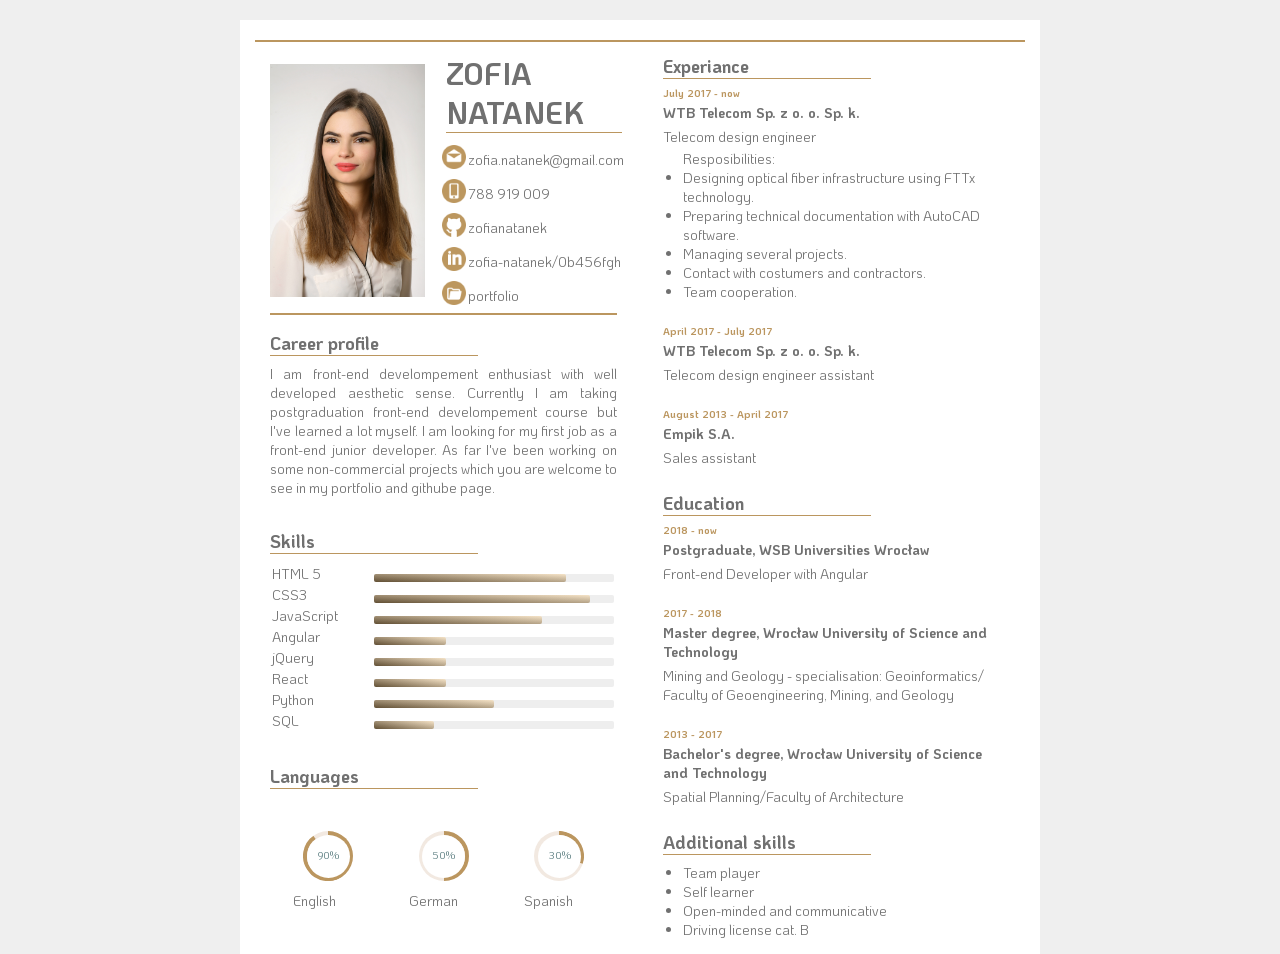
==== index.html @ 49654d94 "Rename CV.html to index.html" ====
<!DOCTYPE html>
<html lang="en">

<head>
  <meta charset="UTF-8">
  <meta name="viewport" content="width=device-width, initial-scale=1.0">
  <meta http-equiv="X-UA-Compatible" content="ie=edge">
  <title>Zofia Natanek Curriculum Vitae</title>

  <link rel="stylesheet" href="style_2.css">
  <link rel="stylesheet" href="chart.css">
  <link rel="stylesheet" href="progressbars.css">

  <!-- Fonts -->
  <link href="https://fonts.googleapis.com/css?family=KoHo" rel="stylesheet">

</head>

<body>
  <div class="container">

    <!-- Top line -->
    <div class="line"></div>
    <div class="content">

      <!-- LEFT COLUMN -->
      <div class="left_column">

        <!-- Header -->
        <div class="header">
          <section class="foto">
            <img id="ja" src="./zasoby/ja.jpg" alt="ja">
          </section>
          <section class="personal_data">
            <div class="name">
              <h2>Zofia <br> Natanek</h2>
            </div>

            <!-- CONTACT -->
            <div class="contact">
              <!-- <ul>
                <li><img src="./zasoby/email.png" alt="email">zofia.natanek@gmail.com</li>
              </ul> -->
              <table>
                <tr>
                  <td><img src="./zasoby/email.png" alt="email"></td>
                  <td class="info">zofia.natanek@gmail.com</td>
                </tr>
                <tr>
                  <td><img src="./zasoby/smartphone.png" alt="phone"></td>
                  <td class="info">788 919 009</td>
                </tr>
                <tr>
                  <td> <a href="https://github.com/zofianatanek" target="blank"><img src="./zasoby/github.png" alt="github"></a></td>
                  <td class="info">zofianatanek</td>
                </tr>
                <tr>
                  <td> <a href="https://www.linkedin.com/in/zofia-natanek-0b3240173/" target="blank"><img src="./zasoby/linkedin.png" alt="linkedin"></a></td>
                  <td class="info">zofia-natanek/0b456fgh</td>
                </tr>
                <tr>
                  <td><img src="./zasoby/folder.png" alt="folder"></td>
                  <td class="info">portfolio</td>
                </tr>
              </table>
            </div>
          </section>
        </div>
        <!-- Careeer -->
        <div class="career">
          <h3>Career profile</h3>
          <p>I am front-end develompement enthusiast with well developed aesthetic sense. 
            Currently I am taking postgraduation front-end develompement course but I've learned a lot myself.
            I am looking for my first job as a front-end junior developer. 
            As far I've been working on some non-commercial projects which you are welcome to see in my portfolio and githube page.</p>
        </div>
        <!-- Skills -->
        <div class="skills">
          <h3>Skills</h3>
          <table>
            <tr>
              <td width="100">HTML 5</td>
              <td> <progress value="80" max="100">90%</progress> </td>
            </tr>
            <tr>
              <td>CSS3 </td>
              <td> <progress value="90" max="100">90%</progress> </td>
            </tr>
            <tr>
              <td>JavaScript</td>
              <td> <progress value="70" max="100">70%</progress> </td>
            </tr>
            <tr>
              <td>Angular</td>
              <td> <progress value="30" max="100">30%</progress> </td>
            </tr>
            <tr>
              <td>jQuery</td>
              <td> <progress value="30" max="100">30%</progress> </td>
            </tr>
            <tr>
                <td>React</td>
                <td> <progress value="30" max="100">30%</progress> </td>
              </tr>
            <tr>
              <td>Python</td>
              <td> <progress value="50" max="100">50%</progress> </td>
            </tr>
            <tr>
              <td>SQL</td>
              <td> <progress value="25" max="100">50%</progress> </td>
            </tr>
          </table>
        </div>

        <!-- Languages -->
        <div class="jezyki_2">
          <h3>Languages </h3>
          <div class="languages">
            <div class="language">
              <div class="progress-circle over50 p90">
                <span>90%</span>
                <div class="left-half-clipper">
                  <div class="first50-bar"></div>
                  <div class="value-bar"></div>
                </div>
              </div>
              <p class="lang_name">English</p>
            </div>

            <div class="language">
              <div class="progress-circle p50">
                <span>50%</span>
                <div class="left-half-clipper">
                  <div class="first50-bar"></div>
                  <div class="value-bar"></div>
                </div>
              </div>
              <p class="lang_name">German</p>
            </div>

            <div class="language">
              <div class="progress-circle p30">
                <span>30%</span>
                <div class="left-half-clipper">
                  <div class="first50-bar"></div>
                  <div class="value-bar"></div>
                </div>
              </div>
              <p class="lang_name">Spanish</p>
            </div>
          </div>
        </div>

      </div>

      <!-- RIGHT COLUMN -->
      <div class="right_column">

        <!-- Experiance -->
        <div class="experiance">
          <h3>Experiance</h3>

          <section class="jobs">
            <p class="date">July 2017 - now </p>
            <p class="firm">WTB Telecom Sp. z o. o. Sp. k.</p>
            <p class="office">Telecom design engineer</p>
            <ul id="responsibilities"> Resposibilities:
              <li>Designing optical fiber infrastructure using FTTx technology.</li>
              <li>Preparing technical documentation with AutoCAD software.</li>
              <li>Managing several projects.</li>
              <li>Contact with costumers and contractors.</li>
              <li>Team cooperation.</li>
            </ul>
          </section>

          <section class="jobs">
            <p class="date">April 2017 - July 2017</h6>
              <p class="firm">WTB Telecom Sp. z o. o. Sp. k.</p>
              <p class="office">Telecom design engineer assistant</p>
          </section>

          <section class="jobs">
            <p class="date">August 2013 - April 2017</p>
            <p class="firm">Empik S.A.</p>
            <p class="office">Sales assistant</p>
          </section>
        </div>
        <div class="education">
          <h3>Education</h3>
          <section class="jobs">
            <p class="date">2018 - now</p>
            <p class="firm">Postgraduate, WSB Universities Wrocław</p>
            <p class="office">Front-end Developer with Angular</p>
          </section>

          <section class="jobs">
            <p class="date">2017 - 2018</p>
            <p class="firm">Master degree, Wrocław University of Science and Technology</p>
            <p class="office">Mining and Geology - specialisation: Geoinformatics/ Faculty of Geoengineering, Mining,
              and Geology</p>
          </section>

          <section class="jobs">
            <p class="date">2013 - 2017</p>
            <p class="firm">Bachelor's degree, Wrocław University of Science and Technology</p>
            <p class="office">Spatial Planning/Faculty of Architecture</p>
          </section>
        </div>

        <!-- Languages 2 -->
        <div class="jezyki">
          <h3 class="lang">Languages</h3>
          <div class="languages">
            <div class="language">
              <div class="progress-circle over50 p90">
                <span>90%</span>
                <div class="left-half-clipper">
                  <div class="first50-bar"></div>
                  <div class="value-bar"></div>
                </div>
              </div>
              <p class="lang_name">English</p>
            </div>

            <div class="language">
              <div class="progress-circle p50">
                <span>50%</span>
                <div class="left-half-clipper">
                  <div class="first50-bar"></div>
                  <div class="value-bar"></div>
                </div>
              </div>
              <p class="lang_name">German</p>
            </div>

            <div class="language">
              <div class="progress-circle p30">
                <span>30%</span>
                <div class="left-half-clipper">
                  <div class="first50-bar"></div>
                  <div class="value-bar"></div>
                </div>
              </div>
              <p class="lang_name">Spanish</p>
            </div>
          </div>
        </div>
        <!-- Additional Skills -->
        <div class="additional">
          <h3>Additional skills</h3>
          <ul>
            <li> Team player</li>
            <li> Self learner</li>
            <li> Open-minded and communicative</li>
            <li> Driving license cat. B</li>
          </ul>
        </div>

      </div>
    </div>
  </div>


</body>

</html>
---- style_2.css ----
* {
  padding: 0; 
  margin:0; 
  box-sizing: border-box;
}

 

html {width: 100%; height: 100%;}
body {font-family: "KoHo", sans-serif; font-size: 14px; color: #707070; background-color: #efefef;}


.container {
   max-width: 800px;
   background-color: white;
   margin: 20px auto;
   padding: 20px 15px 15px 15px;
  }

  @media (min-width: 799px){
    .content {
      display: flex;
      justify-content: space-between;
    }
    .left_column {
      max-width: 45%;
      height: auto;
      margin-left: 2%;
      margin-right: 20px; 
    }
    .right_column {
      max-width: 45%;
      height: auto;
      margin-left: 20px;
      margin-right: 2%;
    }
    .jezyki {
      display: none;
    }
  }

@media (max-width: 599px){

  .jezyki_2 {
    display: none;
  }
}

/* Top line */
.line {
  border-bottom: 2px solid #BB965F;
}
.left_column{
  margin-top: 12px;
  /* background-color: #f2e1d0; */
}

.right_column{
  margin-top: 12px;
}

#ja {
  max-width: 155px;
  height: auto;
  margin-top: 10px;
}

/* header section */
.header {
  display: flex;
  border-bottom: 2px solid #BB965F;
  margin-bottom: 6px;
}

/* Contact section */
.contact {
  font-size: 14px;
  margin-top: 8px;
  margin-left: 2%;
}
.contact img {
  height: 24px;
  width: auto;
}
.contact td {
  height: 32px;
}

.name {
  font-size: 20px;
  text-transform: uppercase;
  border-bottom: 1px solid #BB965F;
  margin-left: 10px;
}

.personal_data {
  margin-left: 3%;
  max-width: 100%;
  margin-right: 4%;
}

h3 {
  font-size: 18px;
  border-bottom: 1px solid #BB965F;
  max-width: 60%;
  margin-bottom: 8px;
}

.career {
  margin-top: 16px;
  margin-bottom: 32px;
  text-align: justify;
}

.skills {
  margin-top: 32px;
  margin-bottom: 32px;
}

.languages {
  margin-top: 32px;
}

/* Experiance section */
.experiance h3 {
  width: 80%;
  border-bottom: 1px solid #BB965F;
}

.jobs {
  margin-top: 0px;
  margin-bottom: 24px;
}
.date {
  font-size: 10px;
  color: #BB965F;
  font-weight: bold;
  padding-top: 0px;
  padding-bottom: 0px;
  margin-top: 3px;
  margin-bottom: 3px;
}
.firm {
  font-size: 14px;
  font-weight: bold;
  padding-top: 0px;
  padding-bottom: 0px;
  margin-top: 3px;
  margin-bottom: 3px;
}

.office {
/* font-size: 14px; */
padding-top: 0px;
padding-bottom: 0px;
margin-top: 5px;
margin-bottom: 3px;
}

#responsibilities {
  margin-left: 20px;
  font-size:
}



.languages {
  display: flex;
  justify-content: space-around;
}

.additional ul {
 margin-left: 20px;
}
---- chart.css ----
.progress-circle {
   font-size: 10px;
   margin: 10px;
   position: relative; /* so that children can be absolutely positioned */
   padding: 0;
   width: 5em;
   height: 5em;
   background-color: #F2E9E1;
   border-radius: 50%;
   line-height: 5em;
}

.progress-circle:after{
    border: none;
    position: absolute;
    top: 0.35em;
    left: 0.35em;
    text-align: center;
    display: block;
    border-radius: 50%;
    width: 4.3em;
    height: 4.3em;
    background-color: white;
    content: " ";
}
/* Text inside the control */
.progress-circle span {
    position: absolute;
    line-height: 5em;
    width: 5em;
    text-align: center;
    display: block;
    color: #53777A;
    z-index: 2;
}
.left-half-clipper {
   /* a round circle */
   border-radius: 50%;
   width: 5em;
   height: 5em;
   position: absolute; /* needed for clipping */
   clip: rect(0, 5em, 5em, 2.5em); /* clips the whole left half*/
}
/* when p>50, don't clip left half*/
.progress-circle.over50 .left-half-clipper {
   clip: rect(auto,auto,auto,auto);
}
.value-bar {
   /*This is an overlayed square, that is made round with the border radius,
   then it is cut to display only the left half, then rotated clockwise
   to escape the outer clipping path.*/
   position: absolute; /*needed for clipping*/
   clip: rect(0, 2.5em, 5em, 0);
   width: 5em;
   height: 5em;
   border-radius: 50%;
   border: 0.45em solid #BB965F; /*The border is 0.35 but making it larger removes visual artifacts */
   /*background-color: #4D642D;*/ /* for debug */
   box-sizing: border-box;

}
/* Progress bar filling the whole right half for values above 50% */
.progress-circle.over50 .first50-bar {
   /*Progress bar for the first 50%, filling the whole right half*/
   position: absolute; /*needed for clipping*/
   clip: rect(0, 5em, 5em, 2.5em);
   background-color: #BB965F;
   border-radius: 50%;
   width: 5em;
   height: 5em;
}
.progress-circle:not(.over50) .first50-bar{ display: none; }


/* Progress bar rotation position */
.progress-circle.p0 .value-bar { display: none; }
.progress-circle.p1 .value-bar { transform: rotate(4deg); }
.progress-circle.p2 .value-bar { transform: rotate(7deg); }
.progress-circle.p3 .value-bar { transform: rotate(11deg); }
.progress-circle.p4 .value-bar { transform: rotate(14deg); }
.progress-circle.p5 .value-bar { transform: rotate(18deg); }
.progress-circle.p6 .value-bar { transform: rotate(22deg); }
.progress-circle.p7 .value-bar { transform: rotate(25deg); }
.progress-circle.p8 .value-bar { transform: rotate(29deg); }
.progress-circle.p9 .value-bar { transform: rotate(32deg); }
.progress-circle.p10 .value-bar { transform: rotate(36deg); }
.progress-circle.p11 .value-bar { transform: rotate(40deg); }
.progress-circle.p12 .value-bar { transform: rotate(43deg); }
.progress-circle.p13 .value-bar { transform: rotate(47deg); }
.progress-circle.p14 .value-bar { transform: rotate(50deg); }
.progress-circle.p15 .value-bar { transform: rotate(54deg); }
.progress-circle.p16 .value-bar { transform: rotate(58deg); }
.progress-circle.p17 .value-bar { transform: rotate(61deg); }
.progress-circle.p18 .value-bar { transform: rotate(65deg); }
.progress-circle.p19 .value-bar { transform: rotate(68deg); }
.progress-circle.p20 .value-bar { transform: rotate(72deg); }
.progress-circle.p21 .value-bar { transform: rotate(76deg); }
.progress-circle.p22 .value-bar { transform: rotate(79deg); }
.progress-circle.p23 .value-bar { transform: rotate(83deg); }
.progress-circle.p24 .value-bar { transform: rotate(86deg); }
.progress-circle.p25 .value-bar { transform: rotate(90deg); }
.progress-circle.p26 .value-bar { transform: rotate(94deg); }
.progress-circle.p27 .value-bar { transform: rotate(97deg); }
.progress-circle.p28 .value-bar { transform: rotate(101deg); }
.progress-circle.p29 .value-bar { transform: rotate(104deg); }
.progress-circle.p30 .value-bar { transform: rotate(108deg); }
.progress-circle.p31 .value-bar { transform: rotate(112deg); }
.progress-circle.p32 .value-bar { transform: rotate(115deg); }
.progress-circle.p33 .value-bar { transform: rotate(119deg); }
.progress-circle.p34 .value-bar { transform: rotate(122deg); }
.progress-circle.p35 .value-bar { transform: rotate(126deg); }
.progress-circle.p36 .value-bar { transform: rotate(130deg); }
.progress-circle.p37 .value-bar { transform: rotate(133deg); }
.progress-circle.p38 .value-bar { transform: rotate(137deg); }
.progress-circle.p39 .value-bar { transform: rotate(140deg); }
.progress-circle.p40 .value-bar { transform: rotate(144deg); }
.progress-circle.p41 .value-bar { transform: rotate(148deg); }
.progress-circle.p42 .value-bar { transform: rotate(151deg); }
.progress-circle.p43 .value-bar { transform: rotate(155deg); }
.progress-circle.p44 .value-bar { transform: rotate(158deg); }
.progress-circle.p45 .value-bar { transform: rotate(162deg); }
.progress-circle.p46 .value-bar { transform: rotate(166deg); }
.progress-circle.p47 .value-bar { transform: rotate(169deg); }
.progress-circle.p48 .value-bar { transform: rotate(173deg); }
.progress-circle.p49 .value-bar { transform: rotate(176deg); }
.progress-circle.p50 .value-bar { transform: rotate(180deg); }
.progress-circle.p51 .value-bar { transform: rotate(184deg); }
.progress-circle.p52 .value-bar { transform: rotate(187deg); }
.progress-circle.p53 .value-bar { transform: rotate(191deg); }
.progress-circle.p54 .value-bar { transform: rotate(194deg); }
.progress-circle.p55 .value-bar { transform: rotate(198deg); }
.progress-circle.p56 .value-bar { transform: rotate(202deg); }
.progress-circle.p57 .value-bar { transform: rotate(205deg); }
.progress-circle.p58 .value-bar { transform: rotate(209deg); }
.progress-circle.p59 .value-bar { transform: rotate(212deg); }
.progress-circle.p60 .value-bar { transform: rotate(216deg); }
.progress-circle.p61 .value-bar { transform: rotate(220deg); }
.progress-circle.p62 .value-bar { transform: rotate(223deg); }
.progress-circle.p63 .value-bar { transform: rotate(227deg); }
.progress-circle.p64 .value-bar { transform: rotate(230deg); }
.progress-circle.p65 .value-bar { transform: rotate(234deg); }
.progress-circle.p66 .value-bar { transform: rotate(238deg); }
.progress-circle.p67 .value-bar { transform: rotate(241deg); }
.progress-circle.p68 .value-bar { transform: rotate(245deg); }
.progress-circle.p69 .value-bar { transform: rotate(248deg); }
.progress-circle.p70 .value-bar { transform: rotate(252deg); }
.progress-circle.p71 .value-bar { transform: rotate(256deg); }
.progress-circle.p72 .value-bar { transform: rotate(259deg); }
.progress-circle.p73 .value-bar { transform: rotate(263deg); }
.progress-circle.p74 .value-bar { transform: rotate(266deg); }
.progress-circle.p75 .value-bar { transform: rotate(270deg); }
.progress-circle.p76 .value-bar { transform: rotate(274deg); }
.progress-circle.p77 .value-bar { transform: rotate(277deg); }
.progress-circle.p78 .value-bar { transform: rotate(281deg); }
.progress-circle.p79 .value-bar { transform: rotate(284deg); }
.progress-circle.p80 .value-bar { transform: rotate(288deg); }
.progress-circle.p81 .value-bar { transform: rotate(292deg); }
.progress-circle.p82 .value-bar { transform: rotate(295deg); }
.progress-circle.p83 .value-bar { transform: rotate(299deg); }
.progress-circle.p84 .value-bar { transform: rotate(302deg); }
.progress-circle.p85 .value-bar { transform: rotate(306deg); }
.progress-circle.p86 .value-bar { transform: rotate(310deg); }
.progress-circle.p87 .value-bar { transform: rotate(313deg); }
.progress-circle.p88 .value-bar { transform: rotate(317deg); }
.progress-circle.p89 .value-bar { transform: rotate(320deg); }
.progress-circle.p90 .value-bar { transform: rotate(324deg); }
.progress-circle.p91 .value-bar { transform: rotate(328deg); }
.progress-circle.p92 .value-bar { transform: rotate(331deg); }
.progress-circle.p93 .value-bar { transform: rotate(335deg); }
.progress-circle.p94 .value-bar { transform: rotate(338deg); }
.progress-circle.p95 .value-bar { transform: rotate(342deg); }
.progress-circle.p96 .value-bar { transform: rotate(346deg); }
.progress-circle.p97 .value-bar { transform: rotate(349deg); }
.progress-circle.p98 .value-bar { transform: rotate(353deg); }
.progress-circle.p99 .value-bar { transform: rotate(356deg); }
.progress-circle.p100 .value-bar { transform: rotate(360deg); }
---- progressbars.css ----
.skills progress {
  -webkit-appearance: none;
  appearance: none;
  width: 240px;
  height: 8px;
}
progress[value]::-webkit-progress-bar {
  background-color: #eee;
  border-radius: 2px;
  /* box-shadow: 0 2px 5px rgba(0, 0, 0, 0.25) inset; */
}

progress[value]::-webkit-progress-value{
  background-image:
	   -webkit-linear-gradient(-45deg,
	                           transparent 100%, transparent 100%),
	   -webkit-linear-gradient(top,
	                           rgba(255, 255, 255, .25),
	                           rgba(0, 0, 0, .25)),
	   -webkit-linear-gradient(left, #826a46, #f2dab5);

    border-radius: 2px;
    background-size: 35px 20px, 100% 100%, 100% 100%;
}
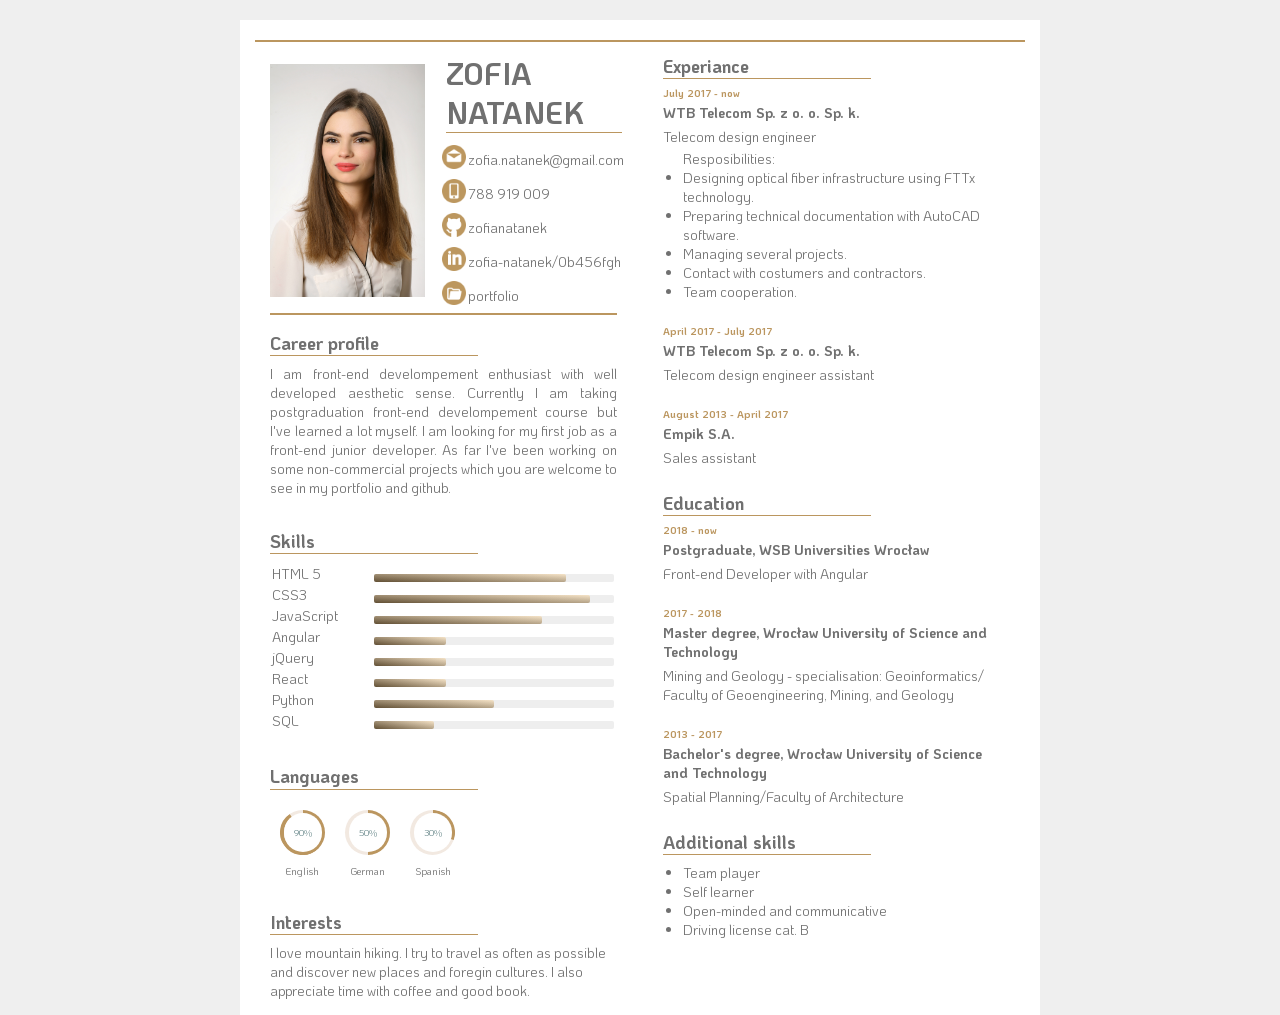
==== commit 0d0f600c: "final version" ====
--- a/index.html
+++ b/index.html
@@ -38,9 +38,6 @@
 
             <!-- CONTACT -->
             <div class="contact">
-              <!-- <ul>
-                <li><img src="./zasoby/email.png" alt="email">zofia.natanek@gmail.com</li>
-              </ul> -->
               <table>
                 <tr>
                   <td><img src="./zasoby/email.png" alt="email"></td>
@@ -55,7 +52,8 @@
                   <td class="info">zofianatanek</td>
                 </tr>
                 <tr>
-                  <td> <a href="https://www.linkedin.com/in/zofia-natanek-0b3240173/" target="blank"><img src="./zasoby/linkedin.png" alt="linkedin"></a></td>
+                  <td> <a href="https://www.linkedin.com/in/zofia-natanek-0b3240173/" target="blank"><img src="./zasoby/linkedin.png"
+                        alt="linkedin"></a></td>
                   <td class="info">zofia-natanek/0b456fgh</td>
                 </tr>
                 <tr>
@@ -69,10 +67,11 @@
         <!-- Careeer -->
         <div class="career">
           <h3>Career profile</h3>
-          <p>I am front-end develompement enthusiast with well developed aesthetic sense. 
+          <p>I am front-end develompement enthusiast with well developed aesthetic sense.
             Currently I am taking postgraduation front-end develompement course but I've learned a lot myself.
-            I am looking for my first job as a front-end junior developer. 
-            As far I've been working on some non-commercial projects which you are welcome to see in my portfolio and githube page.</p>
+            I am looking for my first job as a front-end junior developer.
+            As far I've been working on some non-commercial projects which you are welcome to see in my portfolio and
+            github.</p>
         </div>
         <!-- Skills -->
         <div class="skills">
@@ -99,9 +98,9 @@
               <td> <progress value="30" max="100">30%</progress> </td>
             </tr>
             <tr>
-                <td>React</td>
-                <td> <progress value="30" max="100">30%</progress> </td>
-              </tr>
+              <td>React</td>
+              <td> <progress value="30" max="100">30%</progress> </td>
+            </tr>
             <tr>
               <td>Python</td>
               <td> <progress value="50" max="100">50%</progress> </td>
@@ -150,6 +149,11 @@
               <p class="lang_name">Spanish</p>
             </div>
           </div>
+        </div>
+        <!-- About -->
+        <div class="about">
+          <h3>Interests</h3>
+          <p> I love mountain hiking.  I try to travel as often as possible and discover new places and foregin cultures. I also appreciate time with coffee and good book. </p>
         </div>
 
       </div>
@@ -264,4 +268,4 @@
 
 </body>
 
-</html>
+</html>
--- a/style_2.css
+++ b/style_2.css
@@ -44,6 +44,9 @@
 
   .jezyki_2 {
     display: none;
+  }
+  .info {
+    font-size: 12px;
   }
 }
 
@@ -160,16 +163,25 @@
 
 #responsibilities {
   margin-left: 20px;
-  font-size:
 }
-
-
 
 .languages {
   display: flex;
-  justify-content: space-around;
+  font-size: 10px;
+  text-align: center;
+}
+.jezyki_2 h3{
+  padding-bottom: 1px;
+  margin-bottom: 1px;
+}
+.languages{
+  margin-top: 10px;
 }
 
 .additional ul {
  margin-left: 20px;
+}
+
+.about{
+  margin-top: 32px;
 }
--- a/chart.css
+++ b/chart.css
@@ -1,5 +1,5 @@
 .progress-circle {
-   font-size: 10px;
+   font-size: 9px;
    margin: 10px;
    position: relative; /* so that children can be absolutely positioned */
    padding: 0;
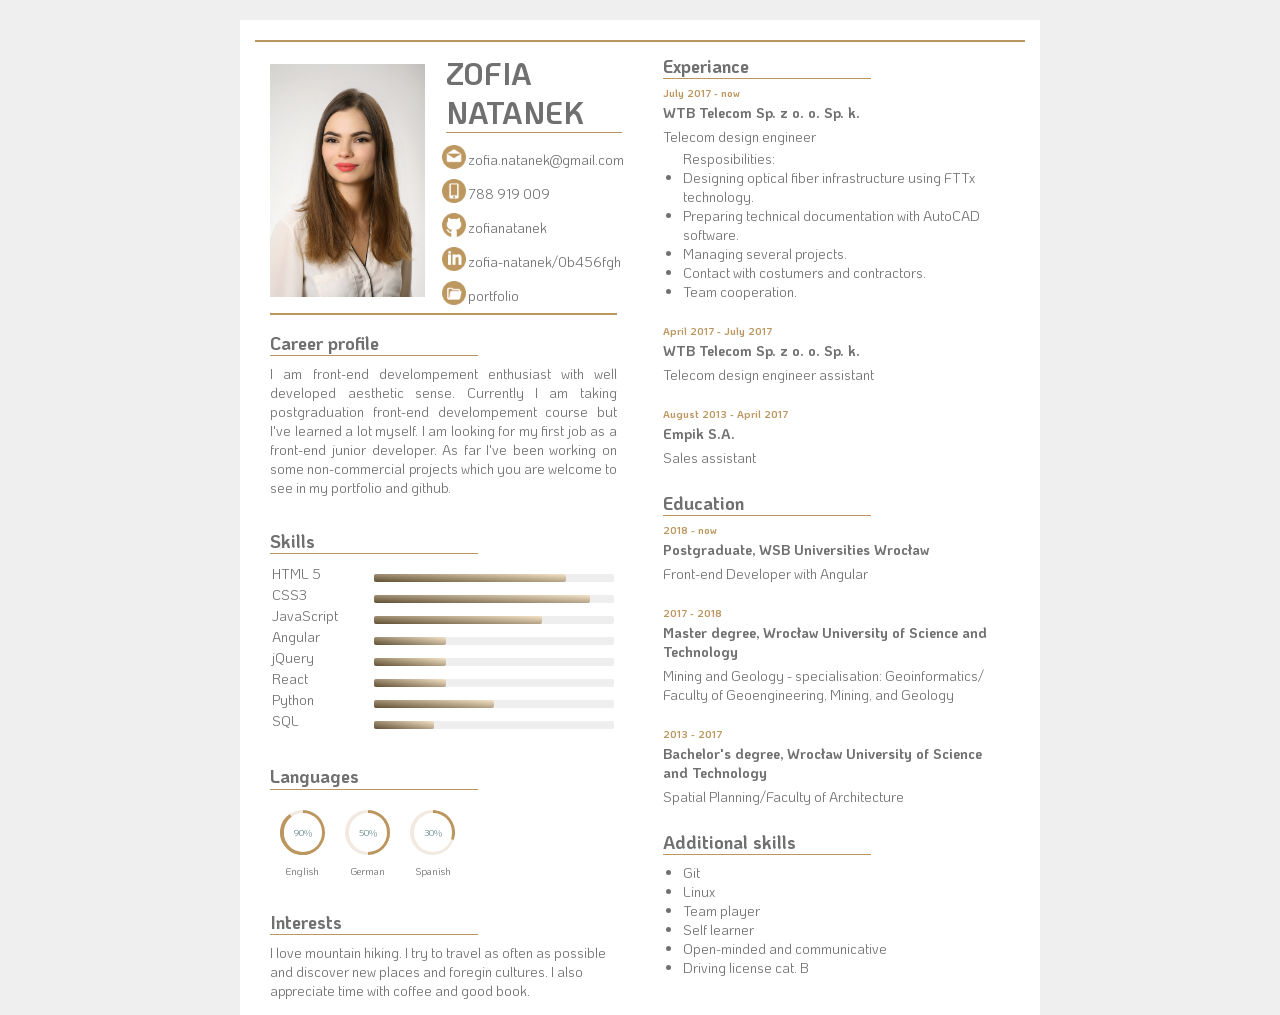
==== commit 06c763a3: "additional skills" ====
--- a/index.html
+++ b/index.html
@@ -254,6 +254,8 @@
         <div class="additional">
           <h3>Additional skills</h3>
           <ul>
+            <li>Git</li>
+            <li>Linux</li>
             <li> Team player</li>
             <li> Self learner</li>
             <li> Open-minded and communicative</li>
